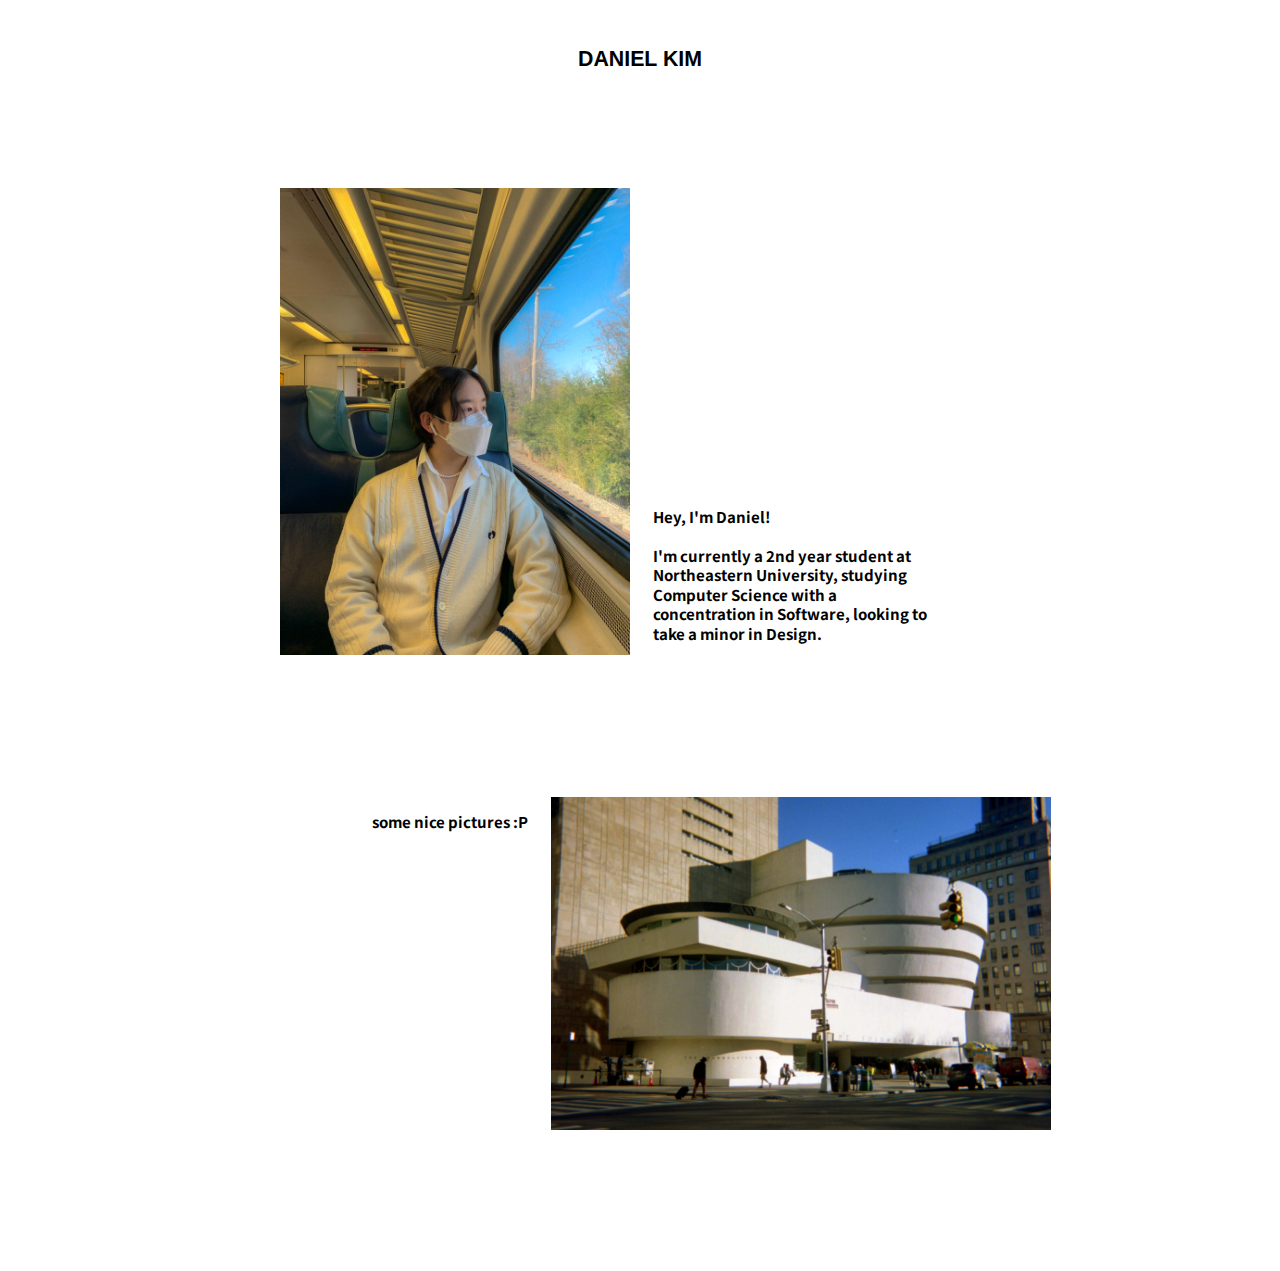
==== about.html @ 211f05bf "adjusting about" ====
<!DOCTYPE html>
<html>
  
<head>

<link rel="stylesheet" href="/css/main.css">
<script src="https://ajax.googleapis.com/ajax/libs/jquery/1.12.4/jquery.min.js"></script>

<link href="https://api.fontshare.com/css?f[]=satoshi@500,600,660,700,900&display=swap" rel="stylesheet">
<link rel="preconnect" href="https://fonts.gstatic.com">
<link href="https://fonts.googleapis.com/css2?family=Noto+Sans+KR:wght@500;700;900&display=swap" rel="stylesheet">

<title>Daniel Kim</title>
<meta name="path_role" content="ETC" />
<meta name="keywords" content="Daniel Kim" />

</head>

  <body>            
  
  <!--
    <style>
      .menu { display:block; opacity:1 !important; z-index:99 !important; }
      a.cur-active { border-bottom:0.2em solid #000 !important }
    </style>
  -->

            <div class="menu">
                
              <div class="header">
                    <div class="logo">
                        <a class href = "/index.html">
                            <svg viewBox="0 0 69.99 9" xmlns="http://www.w3.org/2000/svg">
                            <text x="0" y="9">Daniel Kim</text>
                            </svg>
                        </a>    
                    </div>
              </div>

              <div class="about">

                <div class="about-section-1">

                  <div class ="column-1">
                    <img src ="img/me.jpg" style="width: 350px; height: auto;">
                  </div>

                  <div class ="column-2">
                    <p>
                      Hey, I'm Daniel!
                      <br>
                      <br>
                      I'm currently a 2nd year student at Northeastern University, studying Computer Science
                      with a concentration in Software, looking to take a minor in Design.
                    </p>
                  </div>

                </div>

                <div class="about-section-2">
                  
                  <div class ="column-3">
                    <p>
                      some nice pictures :P
                    </p>
                  </div>

                  <div class ="column-4">
                    <img src ="img/12.jpg" style="width: 500px; height: auto;">
                  </div>

                </div>

              </div>

            </div>

    </body>

</html>
---- css/main.css ----
.displaynone {
	display: none !important;
}

li {
	list-style: none;
}

html {
	overflow-y: scroll;
    scrollbar-width: none; /* Firefox */
    -ms-overflow-style: none;  /* Internet Explorer 10+ */
}

html::-webkit-scrollbar {
	width: 0;
	height: 0;
}

body {
	background: #FFF;
	font-size-adjust: auto;
}

#header {
	position: fixed;
	width: 100%;
	padding: 0 20px;
	z-index: 99;
	text-transform: uppercase;
	height: 0;
}

#header .logo {
	text-align: center;
	margin: 50px auto;
	cursor: pointer;
}

.logo a {
	line-height: 37px;
}

.logo a:hover {
	color: #ed111d !important;
}

.logo svg {
	font-family: 'Satoshi', sans-serif;
	height: 16px;
	display: block !important;
	text-align: center;
  	margin: auto;
	font-size: 12px;
	font-weight: 900;
}

.logo svg:hover {
	fill: #ed111d !important;
}

.menu {
	top: 0;
	left: 0;
	width: 100%;
	height: 100%;
	background: rgba(255, 255, 255, 1);
	opacity: 1;
	z-index: 99;
	text-transform: uppercase;
	padding: 0 0px;
	display: block;
}

.menu .logo {
	text-align: center;
  	display: block;
	margin: 50px auto;
	cursor: pointer;
	width: 125px;
}

.menu .header {
	position: absolute;
	top: 0px;
	left: 0;
	right: 0;
}

.menu .nav {
	font-weight: 700;
	margin: 175px 0;
	font-size: 14px;
	letter-spacing: -0.02em;
	font-family: 'Satoshi', 'Noto Sans KR', sans-serif;
}

.menu .nav ul {
	float: left;
	padding: 0 20px;
	margin: 0 40px 83px;
	line-height: 18px;
  	text-decoration: none;
	margin-left: 3%;
}

.menu .nav a {
	margin: 0 0 0px;
	display: inline-block;
	height: 12px;
	padding: 2px;
}

.menu .nav ul.nav-categories {
	clear: both;
	margin-left: 30%;
}

.about {
	margin: 0 auto;
	overflow: hidden;
	padding: 180px 20px 40px;
	max-width: 1200px;
	font-family: 'Satoshi', 'Noto Sans KR', sans-serif;
	font-weight: 700;
	font-size: 15px;
	text-transform: none;
	line-height: 130%;
	flex-direction: row;
}

.about-section-1 {
	overflow: hidden;
	padding: 0px 0;
	margin-top: 0;
	margin-left: 20%;
	position: relative;
}

.column-1 {
	overflow: hidden;
	display: inline-block;
}

.column-2 {
	overflow: hidden;
	width: 30%;
	padding: 0 20px;
	display: inline-block;
}

.about-section-2 {
	overflow: hidden;
	max-width: 960px;
	margin: 15vh auto 10vh;
	position: relative;
	vertical-align: top;
}

.column-3 {
	overflow: hidden;
	margin-left: 20%;
	padding: 0 20px;
	display: inline-block;
}

.column-4 {
	overflow: hidden;
	display: inline-block;
	vertical-align: top;
}

.resume {
	color: blue;
	text-decoration: underline 2.5px rgba(0, 0, 0, 0);
	transition: text-decoration-color 300ms;
}

.resume:hover {
	text-decoration-color: blue;
}


.lang-button {
	color: blue;
	text-decoration: underline 2.5px rgba(0, 0, 0, 0);
	transition: text-decoration-color 300ms;
}

.lang-button:hover {
	text-decoration-color: blue;
}

.basic {
	color: black;
	text-decoration: underline 2.5px rgba(0, 0, 0, 0);
	transition: text-decoration-color 300ms;
}

.basic:hover {
	text-decoration-color: black;
}

.projects {
	color: rgb(179, 0, 255);
	text-decoration: underline 2.5px rgba(0, 0, 0, 0);
	transition: text-decoration-color 300ms;
}

.projects:hover {
	text-decoration-color: rgb(179, 0, 255);;
}

.in-progress {
	animation: blinker 0.65s step-start infinite;
}

@keyframes blinker {
	50% {
		opacity: 0;
	}
}
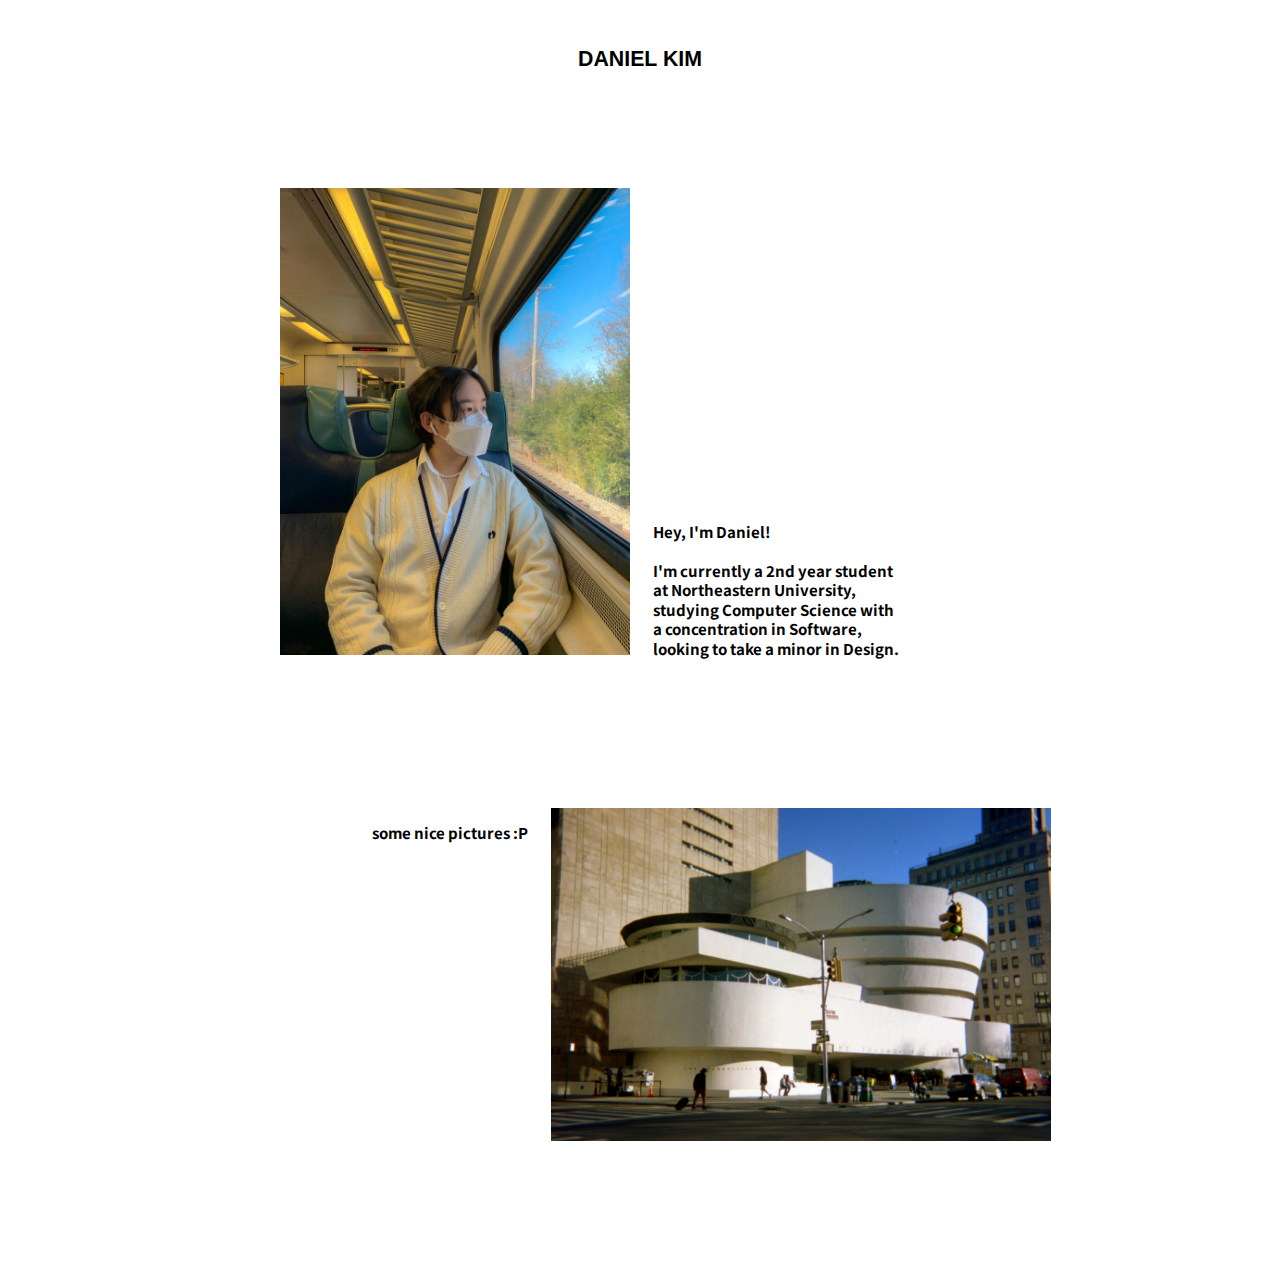
==== commit 61507c04: "finishing up "about" section" ====
--- a/about.html
+++ b/about.html
@@ -66,8 +66,30 @@
                   </div>
 
                   <div class ="column-4">
-                    <img src ="img/12.jpg" style="width: 500px; height: auto;">
+                    <img class="mySlides" src ="slideshow/12.jpg" style="width: 500px; height: auto;">
+                    <img class="mySlides" src ="slideshow/5.jpg" style="width: 500px; height: auto;">
+                    <img class="mySlides" src ="slideshow/6.jpg" style="width: 500px; height: auto;">
+                    <img class="mySlides" src ="slideshow/14.jpg" style="width: 500px; height: auto;">
+                    <img class="mySlides" src ="slideshow/15.jpg" style="width: 500px; height: auto;">
+                    <img class="mySlides" src ="slideshow/17.jpg" style="width: 500px; height: auto;">
                   </div>
+
+                  <script>
+                    var myIndex = 0;
+                    carousel();
+                    
+                    function carousel() {
+                      var i;
+                      var x = document.getElementsByClassName("mySlides");
+                      for (i = 0; i < x.length; i++) {
+                        x[i].style.display = "none";  
+                      }
+                      myIndex++;
+                      if (myIndex > x.length) {myIndex = 1}    
+                      x[myIndex-1].style.display = "block";  
+                      setTimeout(carousel, 1500); // Change image every 2 seconds
+                    }
+                    </script>
 
                 </div>
 
--- a/css/main.css
+++ b/css/main.css
@@ -138,19 +138,16 @@
 }
 
 .column-1 {
-	overflow: hidden;
 	display: inline-block;
 }
 
 .column-2 {
-	overflow: hidden;
-	width: 30%;
+	width: 26%;
 	padding: 0 20px;
 	display: inline-block;
 }
 
 .about-section-2 {
-	overflow: hidden;
 	max-width: 960px;
 	margin: 15vh auto 10vh;
 	position: relative;
@@ -158,14 +155,12 @@
 }
 
 .column-3 {
-	overflow: hidden;
 	margin-left: 20%;
 	padding: 0 20px;
 	display: inline-block;
 }
 
 .column-4 {
-	overflow: hidden;
 	display: inline-block;
 	vertical-align: top;
 }
@@ -182,13 +177,13 @@
 
 
 .lang-button {
-	color: blue;
+	color: black;
 	text-decoration: underline 2.5px rgba(0, 0, 0, 0);
 	transition: text-decoration-color 300ms;
 }
 
 .lang-button:hover {
-	text-decoration-color: blue;
+	text-decoration-color: black;
 }
 
 .basic {
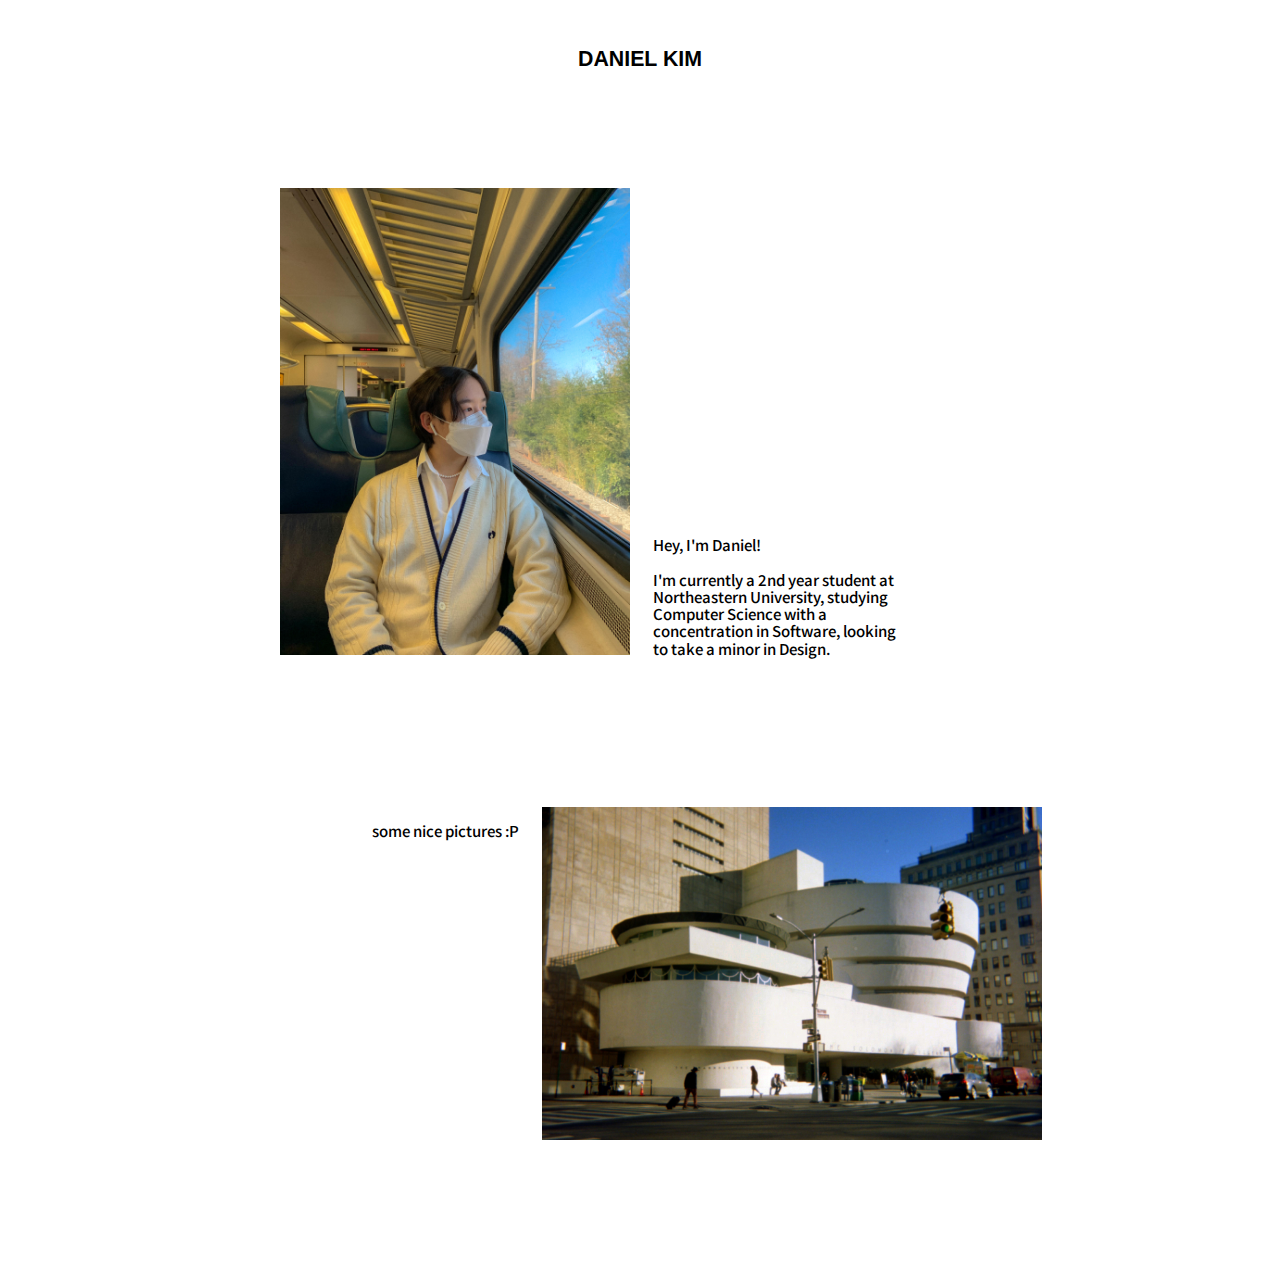
==== commit d723a1e5: "beginning projects section" ====
--- a/about.html
+++ b/about.html
@@ -9,6 +9,8 @@
 <link href="https://api.fontshare.com/css?f[]=satoshi@500,600,660,700,900&display=swap" rel="stylesheet">
 <link rel="preconnect" href="https://fonts.gstatic.com">
 <link href="https://fonts.googleapis.com/css2?family=Noto+Sans+KR:wght@500;700;900&display=swap" rel="stylesheet">
+<link href="http://fonts.cdnfonts.com/css/circular-std-book" rel="stylesheet">
+
 
 <title>Daniel Kim</title>
 <meta name="path_role" content="ETC" />
--- a/css/main.css
+++ b/css/main.css
@@ -92,7 +92,7 @@
 	margin: 175px 0;
 	font-size: 14px;
 	letter-spacing: -0.02em;
-	font-family: 'Satoshi', 'Noto Sans KR', sans-serif;
+	font-family: 'Circular Std Bold', 'Noto Sans KR', sans-serif;
 }
 
 .menu .nav ul {
@@ -121,11 +121,11 @@
 	overflow: hidden;
 	padding: 180px 20px 40px;
 	max-width: 1200px;
-	font-family: 'Satoshi', 'Noto Sans KR', sans-serif;
-	font-weight: 700;
+	font-family: 'Circular Std Medium', 'Noto Sans KR', sans-serif;
+	font-weight: 500;
 	font-size: 15px;
 	text-transform: none;
-	line-height: 130%;
+	line-height: 115%;
 	flex-direction: row;
 }
 
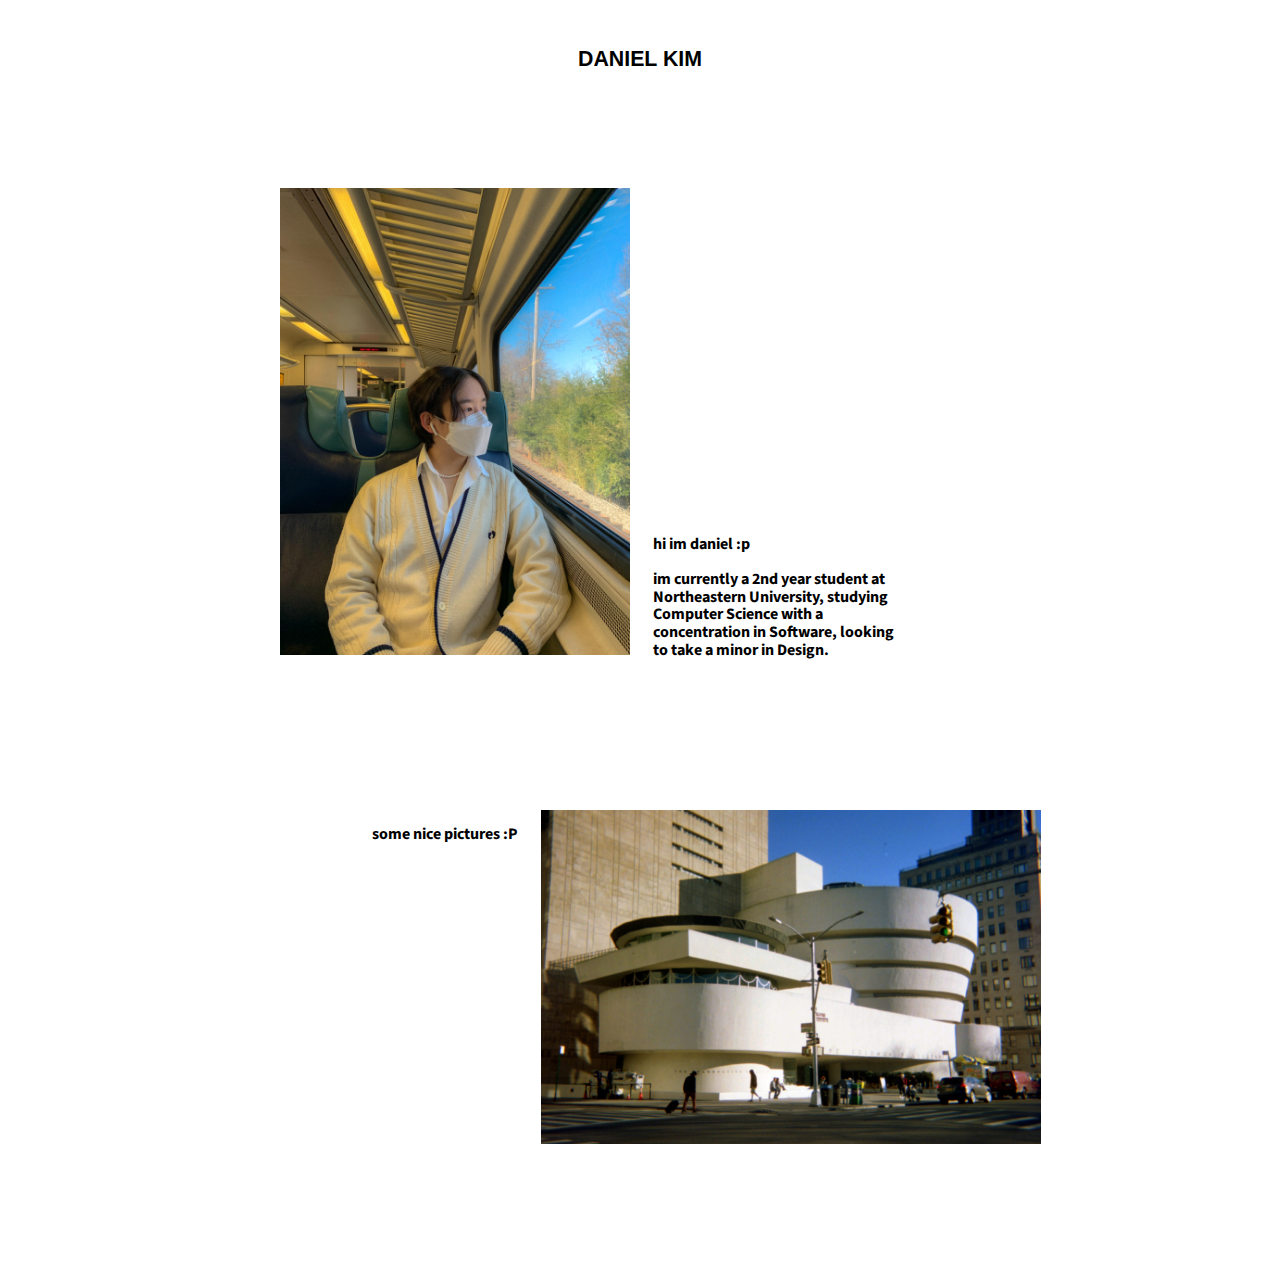
==== commit 46b6c2c3: "UPDATES!" ====
--- a/about.html
+++ b/about.html
@@ -10,7 +10,9 @@
 <link rel="preconnect" href="https://fonts.gstatic.com">
 <link href="https://fonts.googleapis.com/css2?family=Noto+Sans+KR:wght@500;700;900&display=swap" rel="stylesheet">
 <link href="http://fonts.cdnfonts.com/css/circular-std-book" rel="stylesheet">
-
+<link rel="preconnect" href="https://fonts.googleapis.com">
+<link rel="preconnect" href="https://fonts.gstatic.com" crossorigin>
+<link href="https://fonts.googleapis.com/css2?family=Source+Sans+Pro:wght@400;600;700;900&display=swap" rel="stylesheet">
 
 <title>Daniel Kim</title>
 <meta name="path_role" content="ETC" />
@@ -49,10 +51,10 @@
 
                   <div class ="column-2">
                     <p>
-                      Hey, I'm Daniel!
+                      hi im daniel :p
                       <br>
                       <br>
-                      I'm currently a 2nd year student at Northeastern University, studying Computer Science
+                      im currently a 2nd year student at Northeastern University, studying Computer Science
                       with a concentration in Software, looking to take a minor in Design.
                     </p>
                   </div>
@@ -69,6 +71,9 @@
 
                   <div class ="column-4">
                     <img class="mySlides" src ="slideshow/12.jpg" style="width: 500px; height: auto;">
+                    <img class="mySlides" src ="slideshow/1.jpg" style="width: 500px; height: auto;">
+                    <img class="mySlides" src ="slideshow/2.jpg" style="width: 500px; height: auto;">
+                    <img class="mySlides" src ="slideshow/3.jpg" style="width: 500px; height: auto;">
                     <img class="mySlides" src ="slideshow/5.jpg" style="width: 500px; height: auto;">
                     <img class="mySlides" src ="slideshow/6.jpg" style="width: 500px; height: auto;">
                     <img class="mySlides" src ="slideshow/14.jpg" style="width: 500px; height: auto;">
--- a/css/main.css
+++ b/css/main.css
@@ -50,7 +50,7 @@
 	height: 16px;
 	display: block !important;
 	text-align: center;
-  	margin: auto;
+  margin: auto;
 	font-size: 12px;
 	font-weight: 900;
 }
@@ -90,9 +90,9 @@
 .menu .nav {
 	font-weight: 700;
 	margin: 175px 0;
-	font-size: 14px;
+	font-size: 15px;
 	letter-spacing: -0.02em;
-	font-family: 'Circular Std Bold', 'Noto Sans KR', sans-serif;
+	font-family: 'Source Sans Pro', sans-serif;
 }
 
 .menu .nav ul {
@@ -100,7 +100,7 @@
 	padding: 0 20px;
 	margin: 0 40px 83px;
 	line-height: 18px;
-  	text-decoration: none;
+  text-decoration: none;
 	margin-left: 3%;
 }
 
@@ -121,11 +121,11 @@
 	overflow: hidden;
 	padding: 180px 20px 40px;
 	max-width: 1200px;
-	font-family: 'Circular Std Medium', 'Noto Sans KR', sans-serif;
-	font-weight: 500;
-	font-size: 15px;
+	font-family: 'Source Sans Pro', sans-serif;
+	font-weight: 700;
+	font-size: 16px;
 	text-transform: none;
-	line-height: 115%;
+	line-height: 110%;
 	flex-direction: row;
 }
 
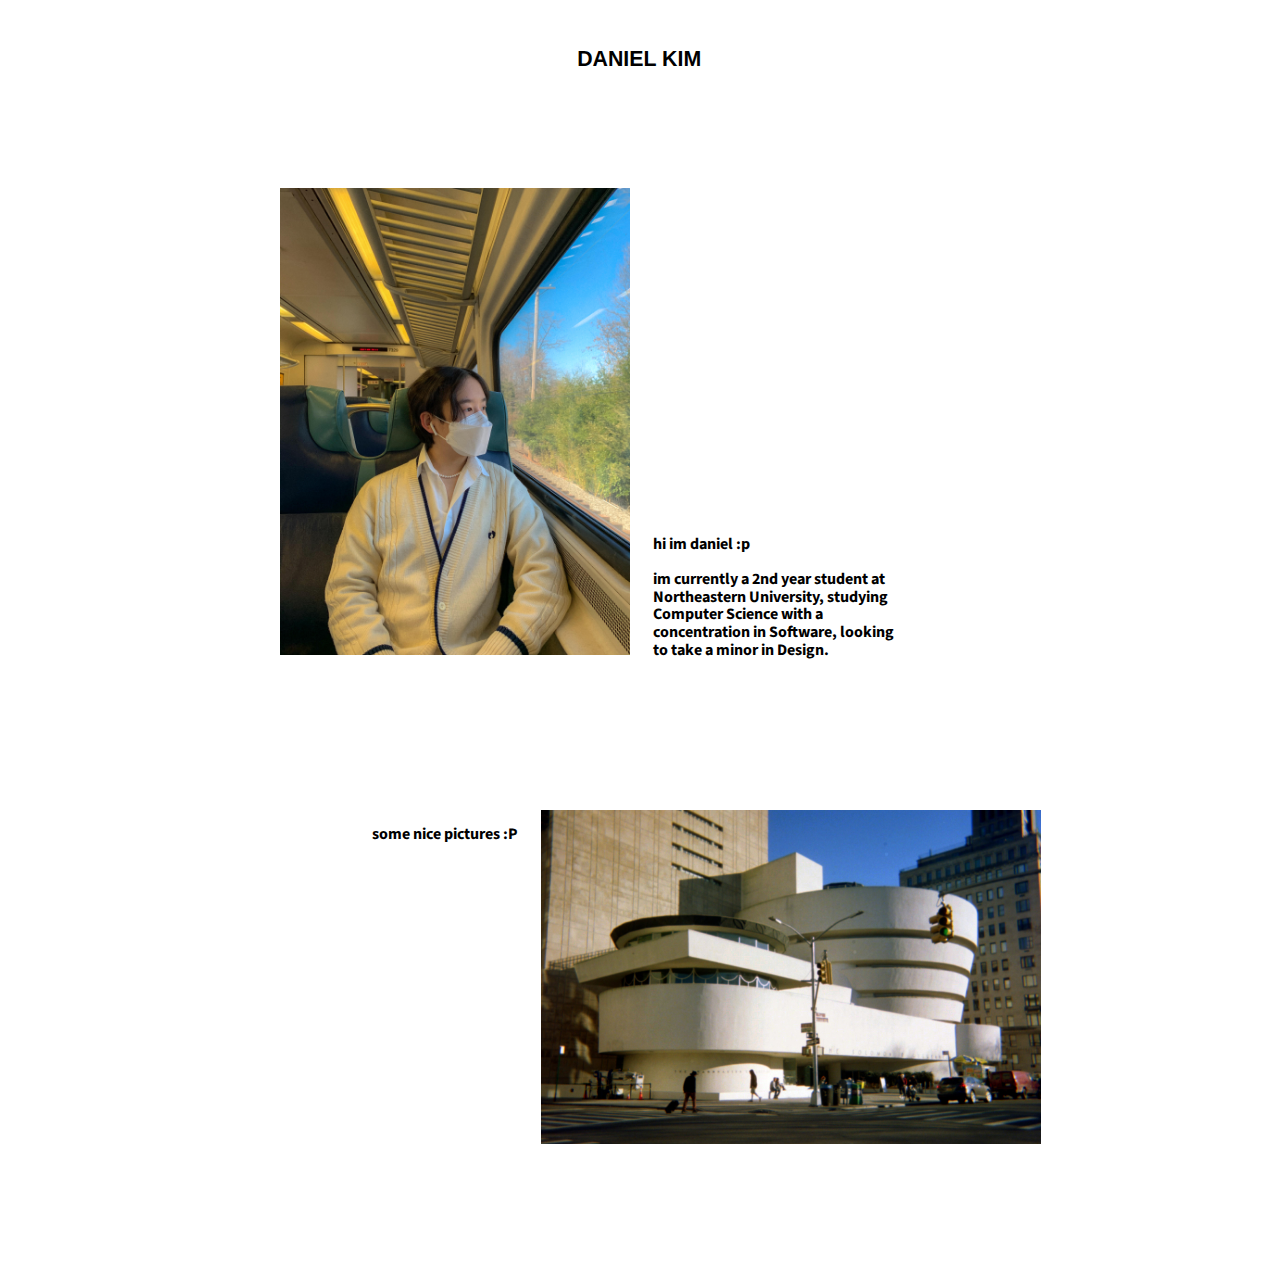
==== commit 803561ae: "UPDATES" ====
--- a/about.html
+++ b/about.html
@@ -35,7 +35,7 @@
                     <div class="logo">
                         <a class href = "/index.html">
                             <svg viewBox="0 0 69.99 9" xmlns="http://www.w3.org/2000/svg">
-                            <text x="0" y="9">Daniel Kim</text>
+                            <text x="-0.5" y="9">Daniel Kim</text>
                             </svg>
                         </a>    
                     </div>
--- a/css/main.css
+++ b/css/main.css
@@ -137,16 +137,6 @@
 	position: relative;
 }
 
-.column-1 {
-	display: inline-block;
-}
-
-.column-2 {
-	width: 26%;
-	padding: 0 20px;
-	display: inline-block;
-}
-
 .about-section-2 {
 	max-width: 960px;
 	margin: 15vh auto 10vh;
@@ -154,6 +144,16 @@
 	vertical-align: top;
 }
 
+.column-1 {
+	display: inline-block;
+}
+
+.column-2 {
+	width: 26%;
+	padding: 0 20px;
+	display: inline-block;
+}
+
 .column-3 {
 	margin-left: 20%;
 	padding: 0 20px;
@@ -216,3 +216,82 @@
 	}
 }
 
+
+.justify-content-menu {
+	height: 18vh;
+	min-height: 100px;
+	width: 100%;
+	margin: auto;
+	align-items: center!important;
+	display: flex!important;
+}
+
+.justify-content-title {
+	width: 100%;
+	margin-bottom: 5mm;
+	justify-content: flex-start!important;
+	display: block!important;
+	margin-left: auto;
+	margin-right: auto;
+}
+
+.title {
+	font-family: 'Source Sans Pro', sans-serif;
+	font-weight: 900;
+	font-size: 28px;
+	text-align: center;
+	
+}
+
+.justify-content-container {
+	width: 100%;
+	margin-bottom: 100px;
+	justify-content: flex-start!important;
+	display: flex!important;
+}
+
+.container {
+	width: 100%;
+	padding-right: 15px;
+	padding-left: 15px;
+	margin-right: auto;
+	margin-left: auto
+}
+
+.proj-row {
+	display: flex;
+	flex-wrap: wrap;
+	margin-right: -15px;
+	margin-left: -15px
+}
+
+.proj-card {
+	width: 100%;
+	height: 425px;
+	background-color: #eee;
+	cursor: pointer;
+}
+
+.col-p-1,
+.col-p-2,
+.col-p-3 {
+	position: relative;
+	width: 100%;
+	padding-right: 15px;
+	padding-left: 15px;
+	margin-top: 1rem!important;
+}
+
+.image {
+	max-width: 70%;
+	height: auto;
+	margin: auto;
+	top: 50%;
+	-webkit-transform: translateY(-50%);
+	transform: translateY(-50%);
+	text-align: center;
+	overflow: hidden;
+	-o-object-fit: contain;
+	object-fit: contain;
+	display: block
+}
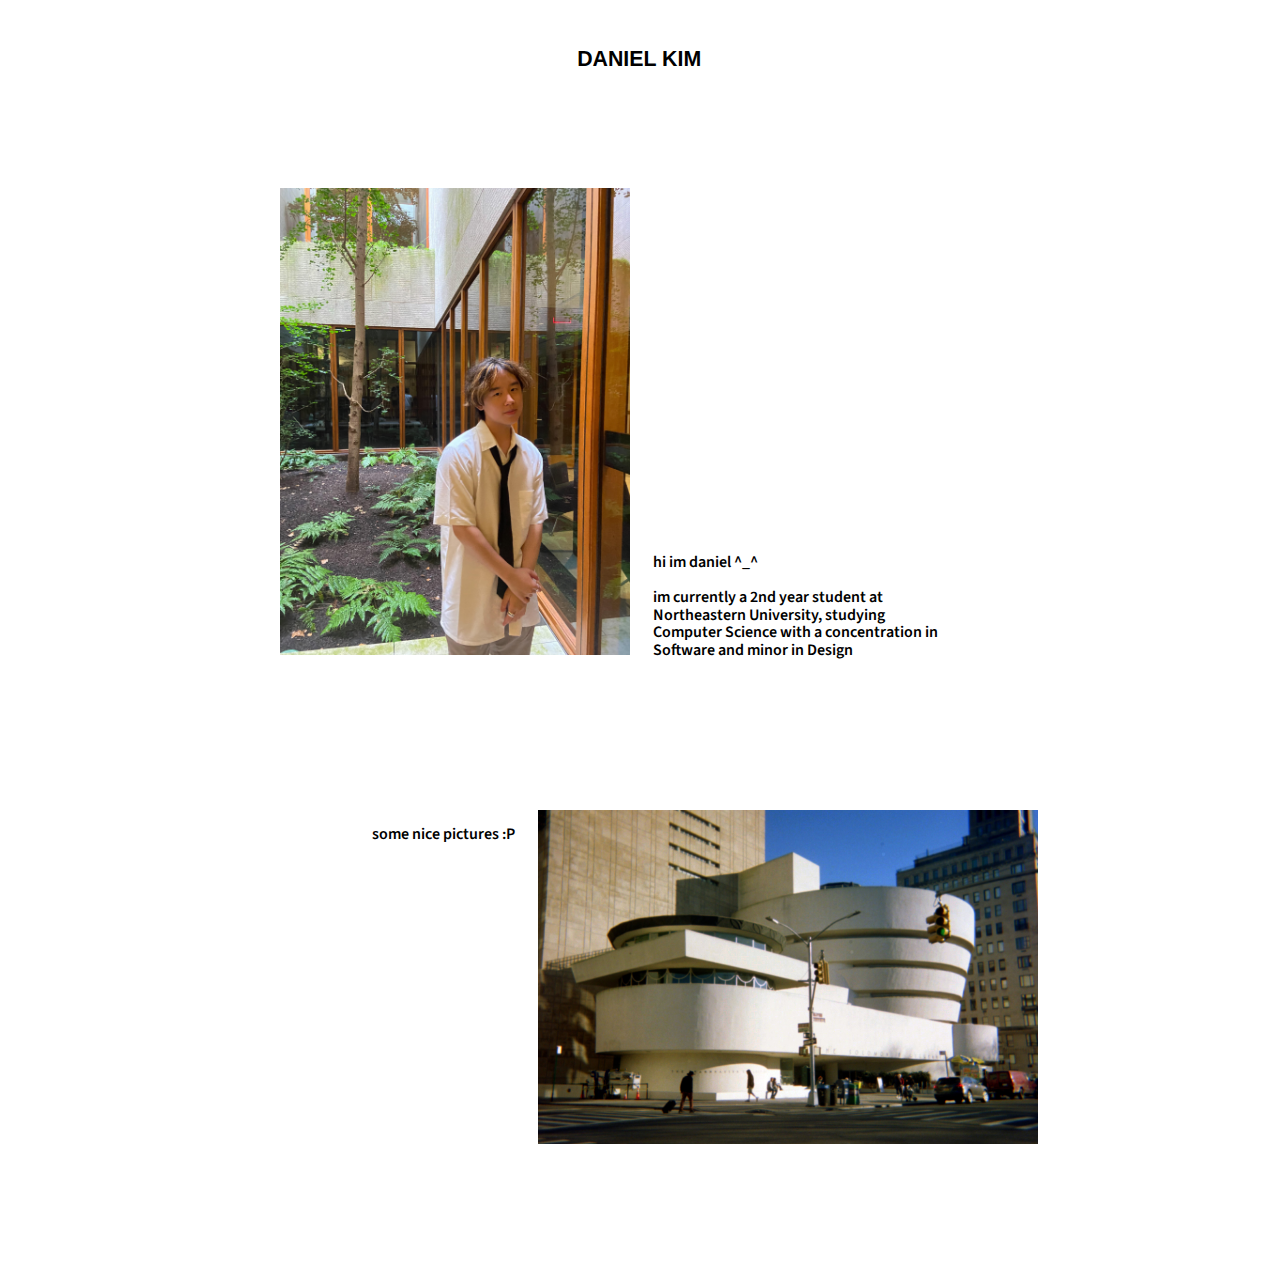
==== commit e3b02cec: "more updates" ====
--- a/about.html
+++ b/about.html
@@ -46,16 +46,16 @@
                 <div class="about-section-1">
 
                   <div class ="column-1">
-                    <img src ="img/me.jpg" style="width: 350px; height: auto;">
+                    <img src ="img/1.jpg" style="width: 350px; height: auto;">
                   </div>
 
                   <div class ="column-2">
                     <p>
-                      hi im daniel :p
+                      hi im daniel ^_^
                       <br>
                       <br>
                       im currently a 2nd year student at Northeastern University, studying Computer Science
-                      with a concentration in Software, looking to take a minor in Design.
+                      with a concentration in Software and minor in Design
                     </p>
                   </div>
 
--- a/css/main.css
+++ b/css/main.css
@@ -122,7 +122,7 @@
 	padding: 180px 20px 40px;
 	max-width: 1200px;
 	font-family: 'Source Sans Pro', sans-serif;
-	font-weight: 700;
+	font-weight: 600;
 	font-size: 16px;
 	text-transform: none;
 	line-height: 110%;
@@ -149,7 +149,7 @@
 }
 
 .column-2 {
-	width: 26%;
+	width: 30%;
 	padding: 0 20px;
 	display: inline-block;
 }
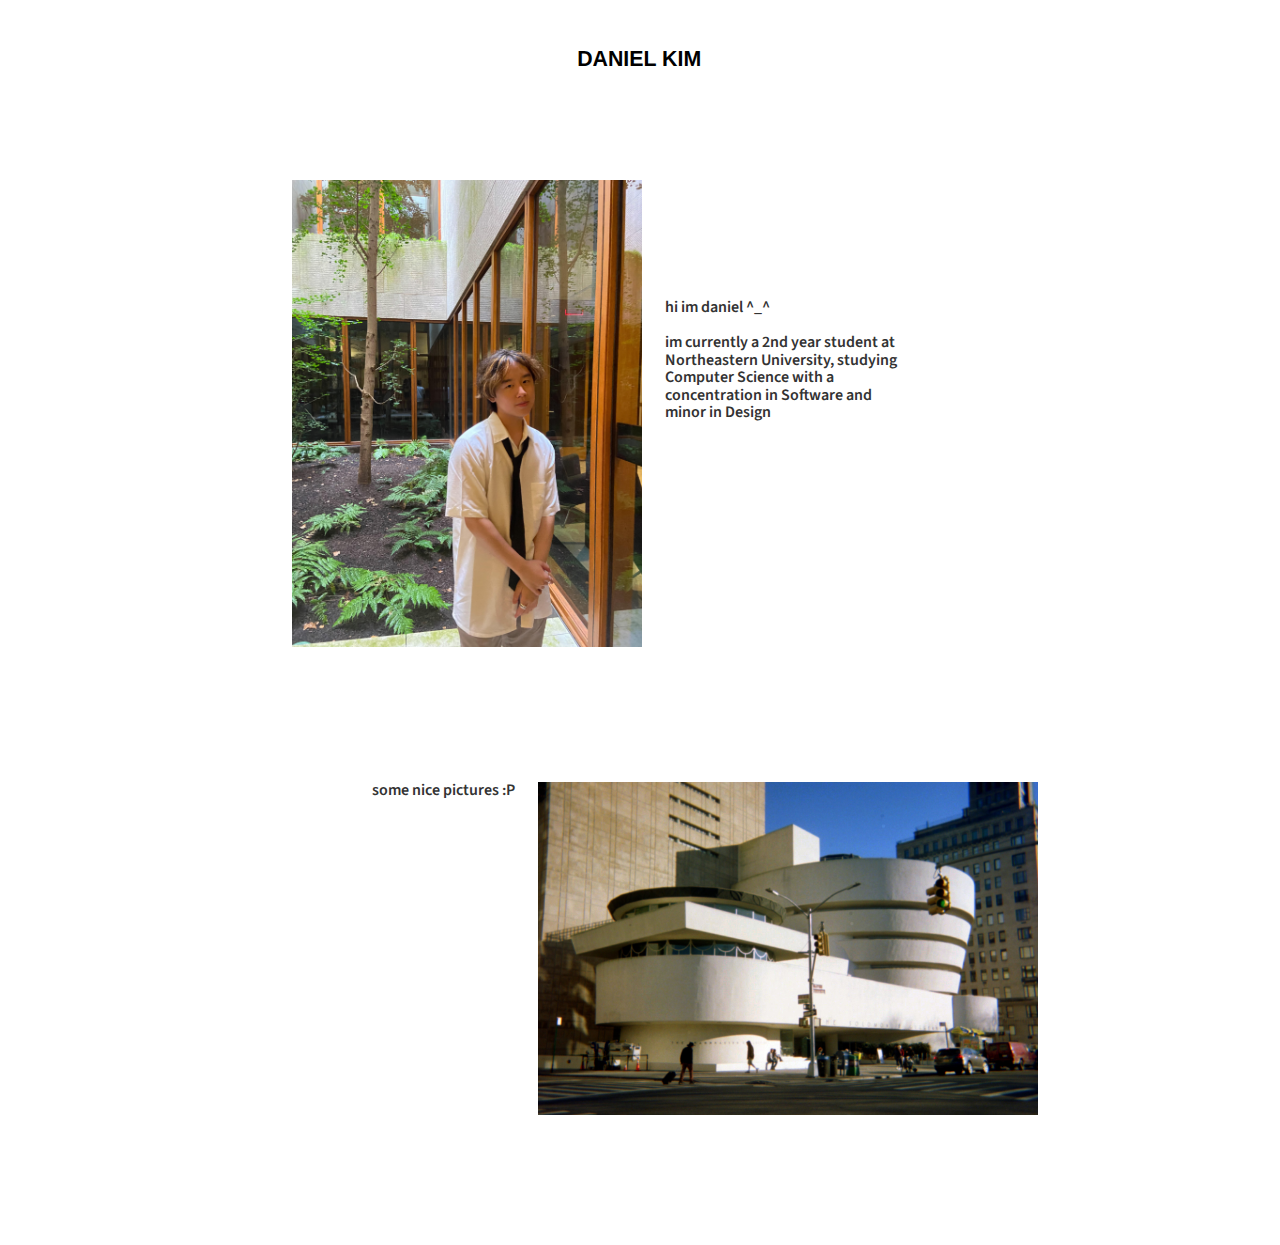
==== commit ab0802dd: "updates to projects section" ====
--- a/about.html
+++ b/about.html
@@ -2,6 +2,15 @@
 <html>
   
 <head>
+
+<!-- Latest compiled and minified CSS -->
+<link rel="stylesheet" href="https://stackpath.bootstrapcdn.com/bootstrap/3.4.1/css/bootstrap.min.css" integrity="sha384-HSMxcRTRxnN+Bdg0JdbxYKrThecOKuH5zCYotlSAcp1+c8xmyTe9GYg1l9a69psu" crossorigin="anonymous">
+
+<!-- Optional theme -->
+<link rel="stylesheet" href="https://stackpath.bootstrapcdn.com/bootstrap/3.4.1/css/bootstrap-theme.min.css" integrity="sha384-6pzBo3FDv/PJ8r2KRkGHifhEocL+1X2rVCTTkUfGk7/0pbek5mMa1upzvWbrUbOZ" crossorigin="anonymous">
+
+<!-- Latest compiled and minified JavaScript -->
+<script src="https://stackpath.bootstrapcdn.com/bootstrap/3.4.1/js/bootstrap.min.js" integrity="sha384-aJ21OjlMXNL5UyIl/XNwTMqvzeRMZH2w8c5cRVpzpU8Y5bApTppSuUkhZXN0VxHd" crossorigin="anonymous"></script>
 
 <link rel="stylesheet" href="/css/main.css">
 <script src="https://ajax.googleapis.com/ajax/libs/jquery/1.12.4/jquery.min.js"></script>
--- a/css/main.css
+++ b/css/main.css
@@ -74,7 +74,7 @@
 
 .menu .logo {
 	text-align: center;
-  	display: block;
+  display: block;
 	margin: 50px auto;
 	cursor: pointer;
 	width: 125px;
@@ -88,11 +88,10 @@
 }
 
 .menu .nav {
-	font-weight: 700;
+	font-weight: 600;
 	margin: 175px 0;
-	font-size: 15px;
-	letter-spacing: -0.02em;
-	font-family: 'Source Sans Pro', sans-serif;
+	font-size: 14px;
+	font-family: 'Source Sans Pro', sans-serif, 'Noto+Sans+KR', sans-serif; 
 }
 
 .menu .nav ul {
@@ -216,7 +215,6 @@
 	}
 }
 
-
 .justify-content-menu {
 	height: 18vh;
 	min-height: 100px;
@@ -258,11 +256,11 @@
 	margin-left: auto
 }
 
-.proj-row {
+.row {
 	display: flex;
 	flex-wrap: wrap;
-	margin-right: -15px;
-	margin-left: -15px
+	margin-right: 25%;
+	margin-left: 25%;
 }
 
 .proj-card {
@@ -272,9 +270,7 @@
 	cursor: pointer;
 }
 
-.col-p-1,
-.col-p-2,
-.col-p-3 {
+.col-md-1 {
 	position: relative;
 	width: 100%;
 	padding-right: 15px;
@@ -295,3 +291,31 @@
 	object-fit: contain;
 	display: block
 }
+
+.image-overlay {
+	position: absolute;
+	top: 0;
+	bottom: 0;
+	left: 15px;
+	right: 0;
+	height: 100%;
+	width: -webkit-calc(100% - 30px);
+	opacity: 0;
+	-webkit-transition: .4s ease;
+	transition: .4s ease;
+	background-color: #42776a;
+	z-index: 100;
+}
+
+.image-overlay:hover {
+	opacity: 70%;
+}
+
+.image-overlay-text {
+	color: white;
+	font-family: 'Source Sans Pro', sans-serif;
+	font-weight: 700;
+	font-size: 30px;
+	margin-left: 5%;
+	margin-top: 5%;
+}
